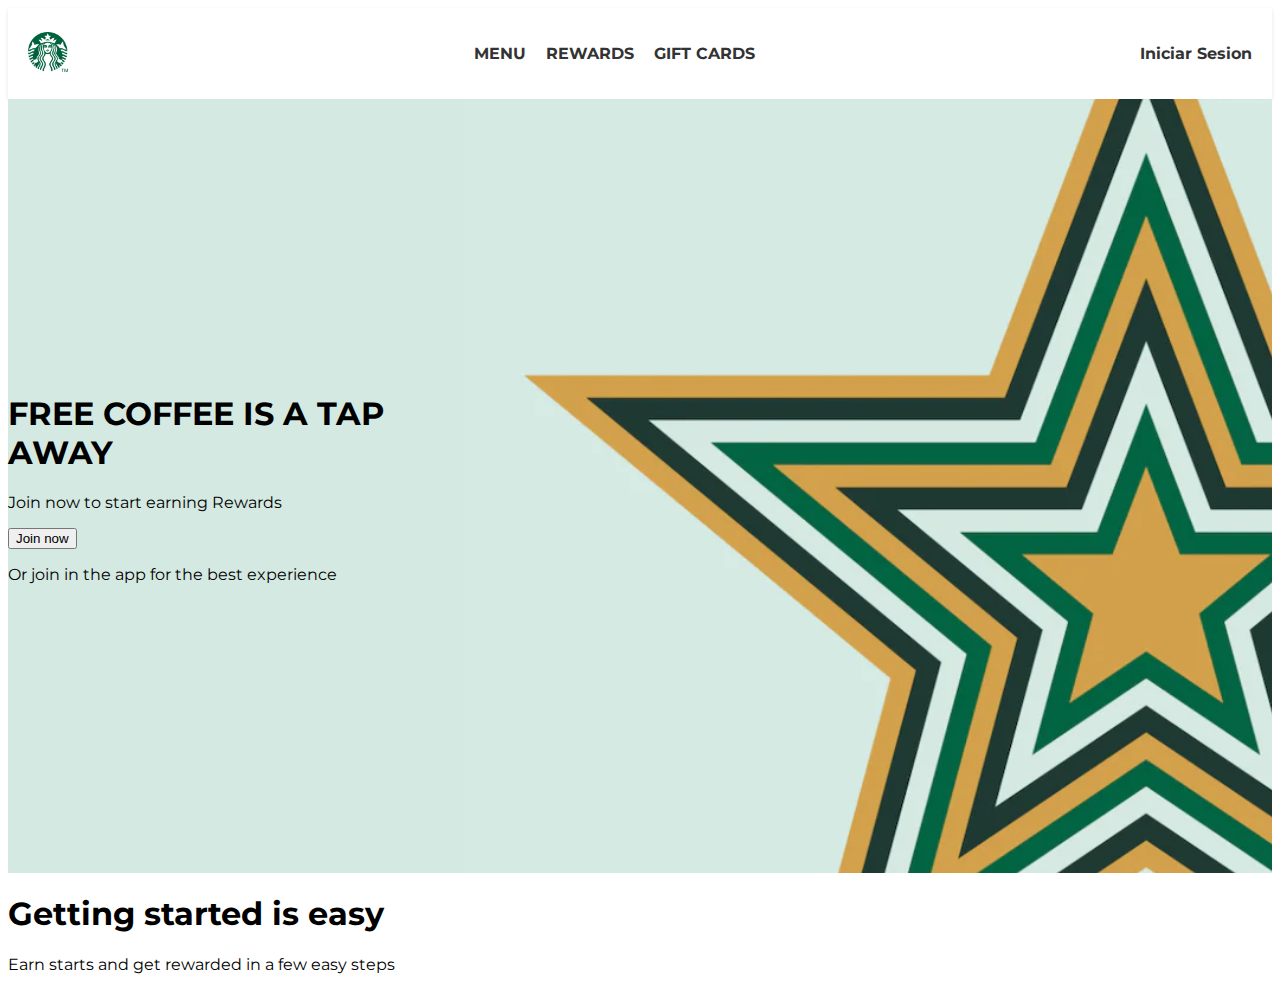
==== rewards.html @ 2bebbf2d "File creation and progress" ====
<!DOCTYPE html>
<html lang="es">
    <head>
        <link rel="stylesheet" href="style.css">
        <link href="https://fonts.googleapis.com/css2?family=Montserrat:wght@200&display=swap" rel="stylesheet">
    </head>
    <body>
        <header>
            <div class="logo">
                <a href="index.html">
                    <img src="Imagenes/starbucks.png" alt="Logo de Starbucks">
                </a>
            </div>
            <nav>
                <ul>
                    <li><a href="#">MENU</a></li>
                    <li><a href="rewards.html">REWARDS</a></li>
                    <li><a href="#">GIFT CARDS</a></li>
                </ul>
            </nav>
            <div class="account">
                <a href="#">Iniciar Sesion</a>
            </div>
        </header>
        <div class="hero-image">
            <div class="hero-text">
              <h1>FREE COFFEE IS A TAP AWAY</h1>
              <p>Join now to start earning Rewards</p>
              <button name="Join">Join now</button>
              <p>Or join in the app for the best experience</p>
            </div>
            <img src="Imagenes/estrella.png">
        </div>
        <div class="hero-image2">
            <div class="hero-text">
                <h1>Getting started is easy</h1>
                <p>Earn starts and get rewarded in a few easy steps</p>
            </div>
        </div>
    </body>
</html>
---- style.css ----
header {
    display: flex;
    justify-content: space-between;
    align-items: center;
    padding: 20px;
    background-color: #FFFFFF;
    box-shadow: 0 2px 4px rgba(0, 0, 0, 0.1);
    font-family: Montserrat;
  }
  body{
    font-family: Montserrat;
  }
  
.logo img {
    height: 40px;
}
  
nav ul {
    list-style: none;
    display: flex;
}
  
nav ul li {
    margin-right: 20px;
}
  
nav ul li a {
    text-decoration: none;
    color: #333333;
    font-weight: bold;
    
}

.account a {
    text-decoration: none;
    color: #333333;
    font-weight: bold;
}

.hero-image {
    background-color: #d4e9e2;
    display: flex;
    align-items: center;
}

.hero-text{
    flex:1;
    margin-right: 20px;
}

.hero-image-right{
    margin-left: auto;
}
  
.hero-image2{

}
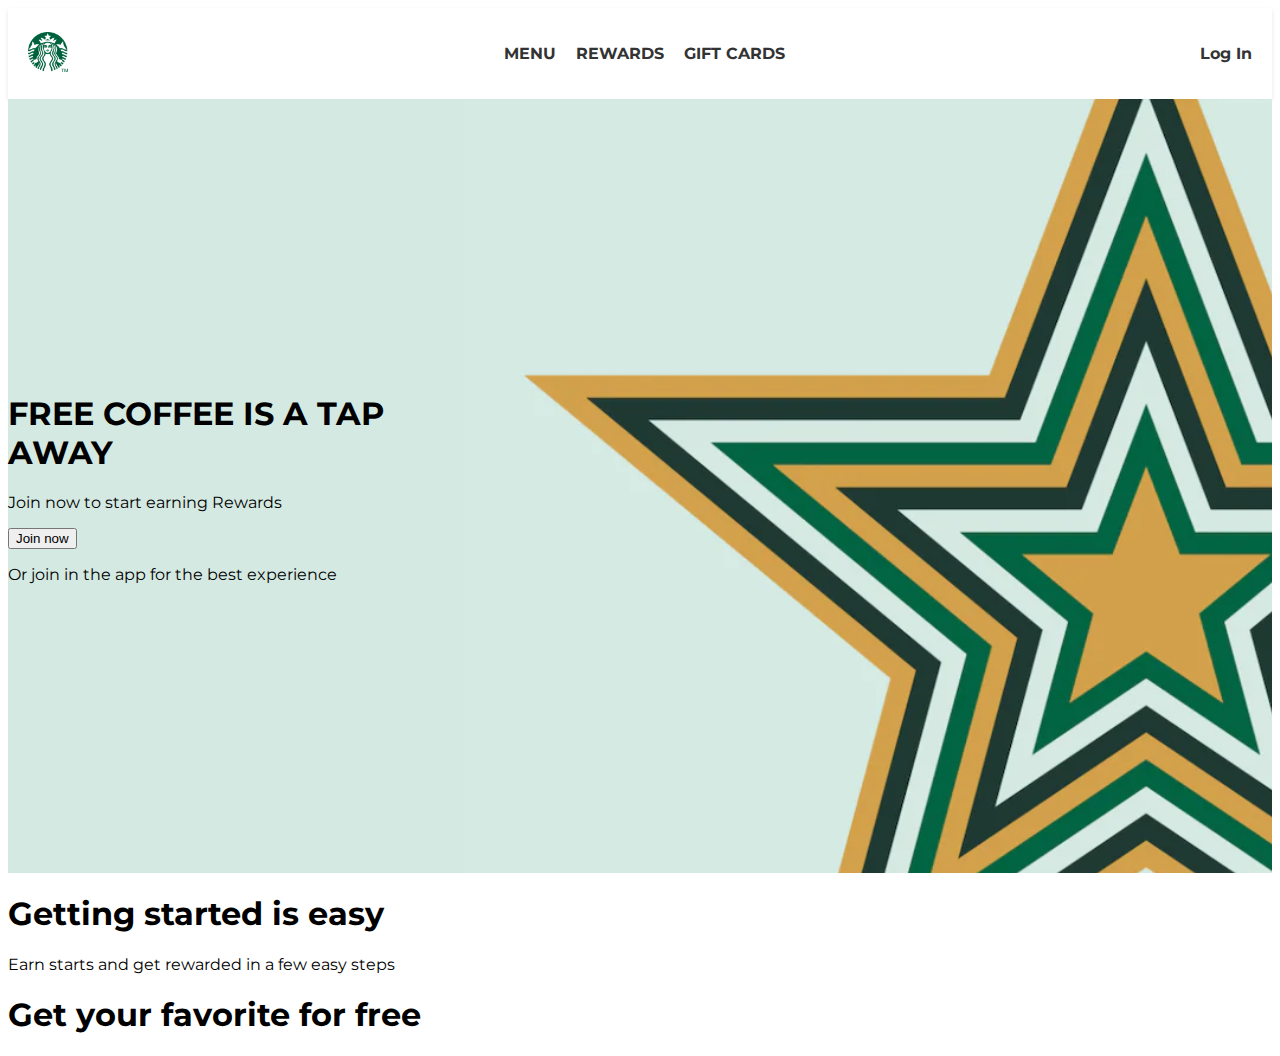
==== commit 802885c6: "Files creation and progress" ====
--- a/rewards.html
+++ b/rewards.html
@@ -19,7 +19,7 @@
                 </ul>
             </nav>
             <div class="account">
-                <a href="#">Iniciar Sesion</a>
+                <a href="login.html">Log In</a>
             </div>
         </header>
         <div class="hero-image">
@@ -37,5 +37,10 @@
                 <p>Earn starts and get rewarded in a few easy steps</p>
             </div>
         </div>
+        <div class="hero-image3">
+            <div class="hero-text">
+                <h1>Get your favorite for free</h1>
+            </div>
+        </div>
     </body>
 </html>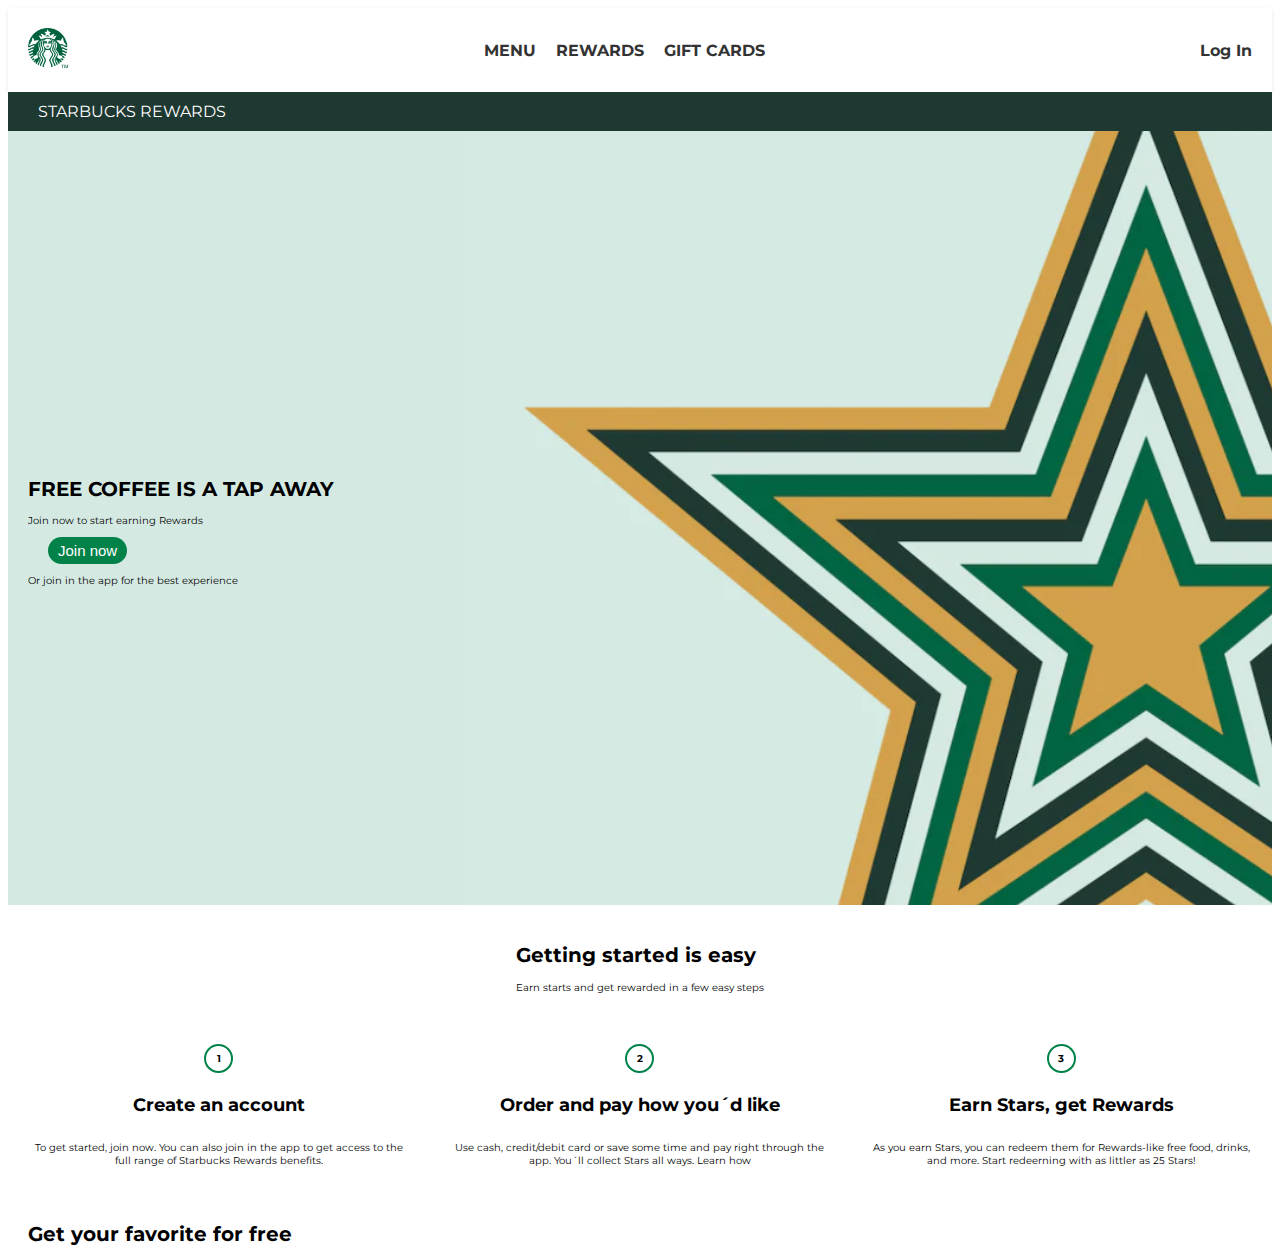
==== commit ce1cb973: "reward website progress" ====
--- a/rewards.html
+++ b/rewards.html
@@ -2,7 +2,8 @@
 <html lang="es">
     <head>
         <link rel="stylesheet" href="style.css">
-        <link href="https://fonts.googleapis.com/css2?family=Montserrat:wght@200&display=swap" rel="stylesheet">
+        <link href="https://fonts.googleapis.com/css2?family=Montserrat:wght@200;500&display=swap" rel="stylesheet">
+
     </head>
     <body>
         <header>
@@ -22,6 +23,9 @@
                 <a href="login.html">Log In</a>
             </div>
         </header>
+        <div class="reward-banner">
+            <P>STARBUCKS REWARDS</P>
+        </div>
         <div class="hero-image">
             <div class="hero-text">
               <h1>FREE COFFEE IS A TAP AWAY</h1>
@@ -36,6 +40,30 @@
                 <h1>Getting started is easy</h1>
                 <p>Earn starts and get rewarded in a few easy steps</p>
             </div>
+            <div class="columns">
+                <div class="column">
+                    <h1>1</h1>
+                    <h2>Create an account</h2>
+                    <p>To get started, join now. You can also join in the app to get access to the 
+                        full range of Starbucks Rewards benefits.
+                    </p>
+                </div>
+            
+                <div class="column">
+                    <h1>2</h1>
+                    <h2>Order and pay how you´d like</h2>
+                    <p>Use cash, credit/debit card or save some time and pay right through the app.
+                        You´ll collect Stars all ways. Learn how
+                    </p>
+                </div>
+                <div class="column">
+                    <h1>3</h1>
+                    <h2>Earn Stars, get Rewards</h2>
+                    <p>As you earn Stars, you can redeem them for Rewards-like free food, drinks, and more.
+                        Start redeerning with as littler as 25 Stars!
+                    </p>
+                </div>
+            </div>
         </div>
         <div class="hero-image3">
             <div class="hero-text">
--- a/style.css
+++ b/style.css
@@ -6,10 +6,11 @@
     background-color: #FFFFFF;
     box-shadow: 0 2px 4px rgba(0, 0, 0, 0.1);
     font-family: Montserrat;
-  }
-  body{
+}
+
+body{
     font-family: Montserrat;
-  }
+}
   
 .logo img {
     height: 40px;
@@ -18,6 +19,8 @@
 nav ul {
     list-style: none;
     display: flex;
+    margin: 0;
+    padding: 0;
 }
   
 nav ul li {
@@ -27,8 +30,7 @@
 nav ul li a {
     text-decoration: none;
     color: #333333;
-    font-weight: bold;
-    
+    font-weight: bold; 
 }
 
 .account a {
@@ -43,15 +45,99 @@
     align-items: center;
 }
 
+
+.hero-image1 {
+    background-color: #1e3932;
+    display: 1;
+}
+.hero-text1{
+    color: #FFFFFF;
+    
+}
+
 .hero-text{
     flex:1;
+    margin-top: 25px;
     margin-right: 20px;
+    margin-left: 20px;
+    font-size: 10px;
+    
+}
+
+.hero-image2{
+    display: flex;
+    flex-direction: column;
+    align-items: center;
+}
+
+.columns {
+    display: flex;
+}
+
+.column {
+    flex: 1;
+    padding: 20px;
+    position: relative;
+    display: flex;
+    flex-direction: column;
+    align-items: center;
+    text-align: center;
+}
+
+
+.column h1 {
+    margin-top: 20px;
+    font-size: 10px;
+    font-weight: bold;
+    color: #008248;
+    background-color: white;
+    border-radius: 50%;
+    border: 2px solid #008248;
+    width: 25px;
+    height: 25px;
+    display: flex;
+    align-items: center;
+    justify-content: center;
+    color:black;
+}
+
+.column h2 {
+    font-size: 18px;
+    
+    font-weight: bold;
+}
+
+.column p {
+    margin-top: 10px;
+    font-size: 10px;
 }
 
 .hero-image-right{
     margin-left: auto;
 }
   
-.hero-image2{
+.reward-banner {
+    background-color: #1e3932;
+    color: white;
+    text-align: left;
+    padding: 10px;
+}
 
-}+.reward-banner p {
+    margin: 0;
+    margin-left: 20px;
+}
+
+button {
+    color: white;
+    background-color: #008248;
+    border-radius: 20px;
+    border: none;
+    padding: 5px 10px;
+    font-size: 15px;
+    margin-left: 20px;
+}
+
+button:focus {
+    outline: none;
+}
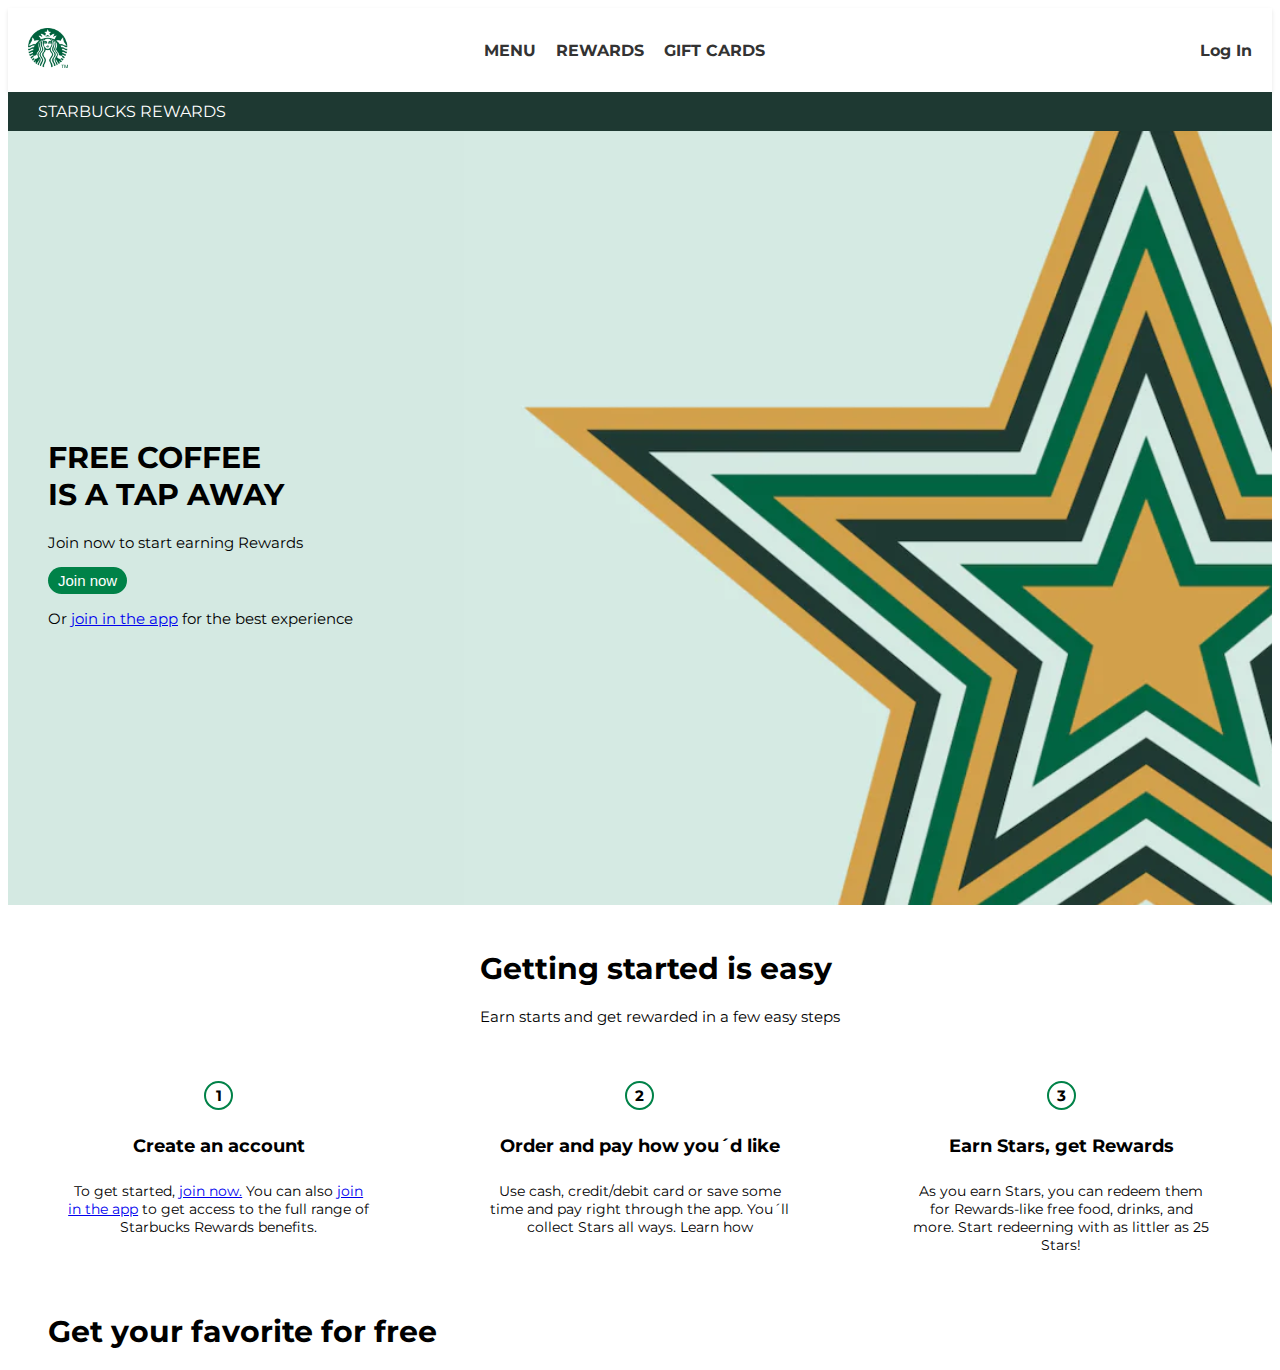
==== commit bae93d4e: "Reward website progress" ====
--- a/rewards.html
+++ b/rewards.html
@@ -28,10 +28,10 @@
         </div>
         <div class="hero-image">
             <div class="hero-text">
-              <h1>FREE COFFEE IS A TAP AWAY</h1>
+              <h1>FREE COFFEE<br> IS A TAP AWAY</h1>
               <p>Join now to start earning Rewards</p>
               <button name="Join">Join now</button>
-              <p>Or join in the app for the best experience</p>
+              <p>Or <a href="#">join in the app</a> for the best experience</p>
             </div>
             <img src="Imagenes/estrella.png">
         </div>
@@ -44,7 +44,7 @@
                 <div class="column">
                     <h1>1</h1>
                     <h2>Create an account</h2>
-                    <p>To get started, join now. You can also join in the app to get access to the 
+                    <p>To get started, <a href="#"> join now.</a> You can also <a href="#"> join in the app</a> to get access to the 
                         full range of Starbucks Rewards benefits.
                     </p>
                 </div>
--- a/style.css
+++ b/style.css
@@ -45,6 +45,13 @@
     align-items: center;
 }
 
+.hero-text h1 {
+    font-size: 30px;
+}
+.hero-text p{
+    font-size: 15px;
+}
+
 
 .hero-image1 {
     background-color: #1e3932;
@@ -58,9 +65,8 @@
 .hero-text{
     flex:1;
     margin-top: 25px;
-    margin-right: 20px;
-    margin-left: 20px;
-    font-size: 10px;
+    margin-left: 40px;
+  
     
 }
 
@@ -82,12 +88,14 @@
     flex-direction: column;
     align-items: center;
     text-align: center;
+    margin-left: 40px;
+    margin-right: 40px;
 }
 
 
 .column h1 {
     margin-top: 20px;
-    font-size: 10px;
+    font-size: 15px;
     font-weight: bold;
     color: #008248;
     background-color: white;
@@ -103,13 +111,13 @@
 
 .column h2 {
     font-size: 18px;
-    
     font-weight: bold;
 }
 
 .column p {
     margin-top: 10px;
-    font-size: 10px;
+    font-size: 14px;
+    
 }
 
 .hero-image-right{
@@ -135,7 +143,6 @@
     border: none;
     padding: 5px 10px;
     font-size: 15px;
-    margin-left: 20px;
 }
 
 button:focus {
